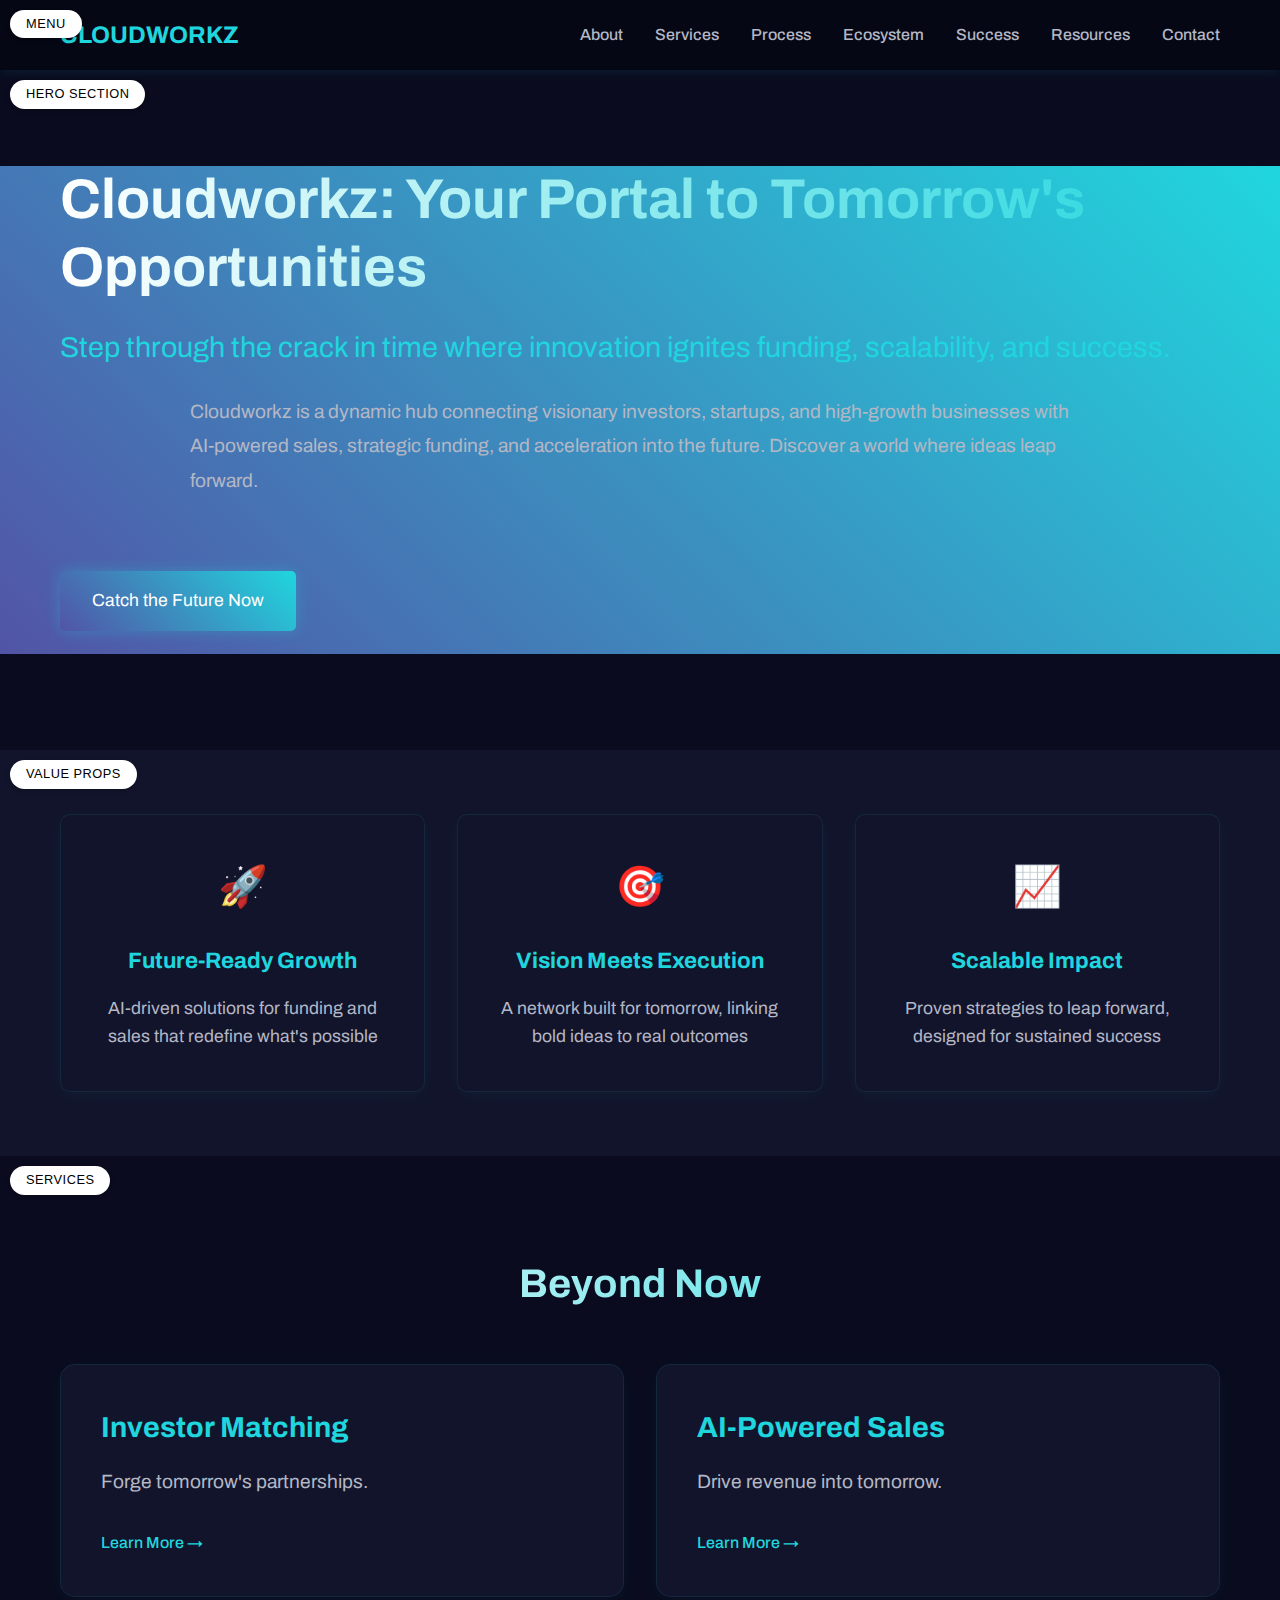
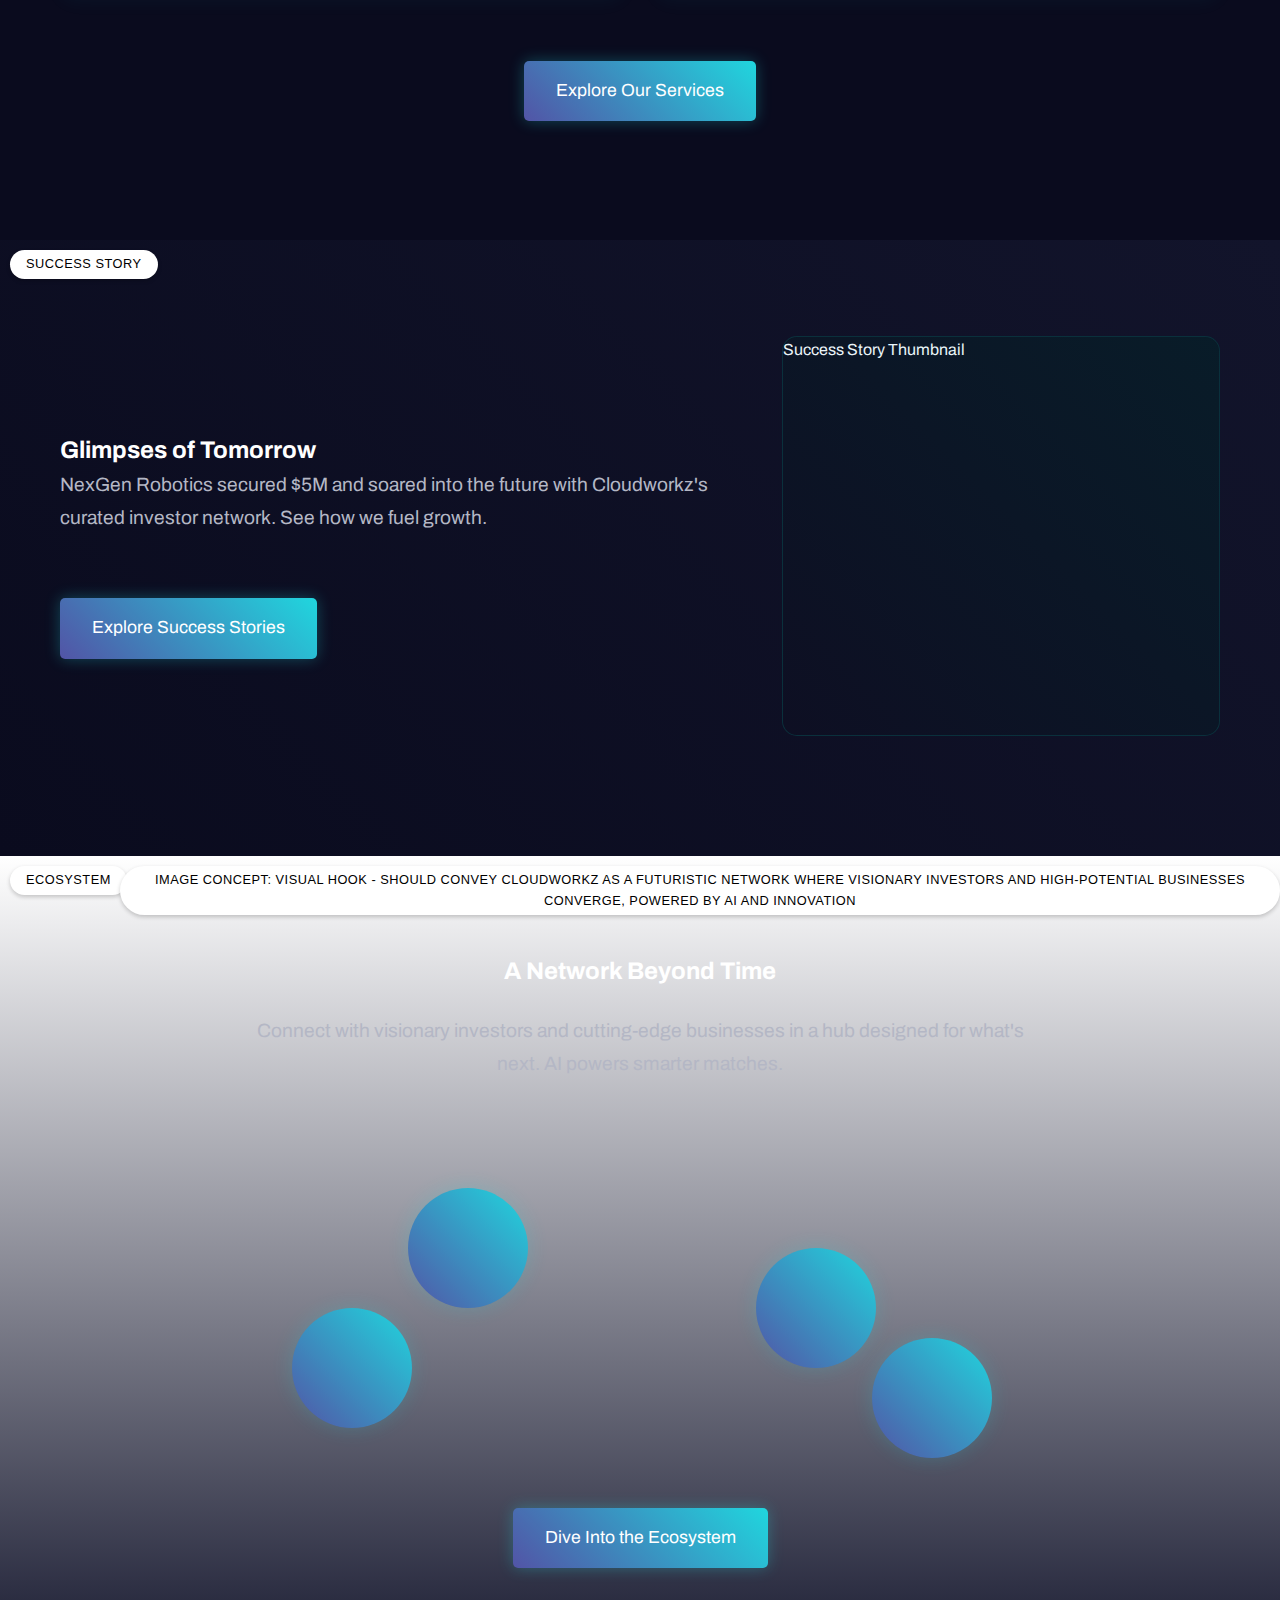
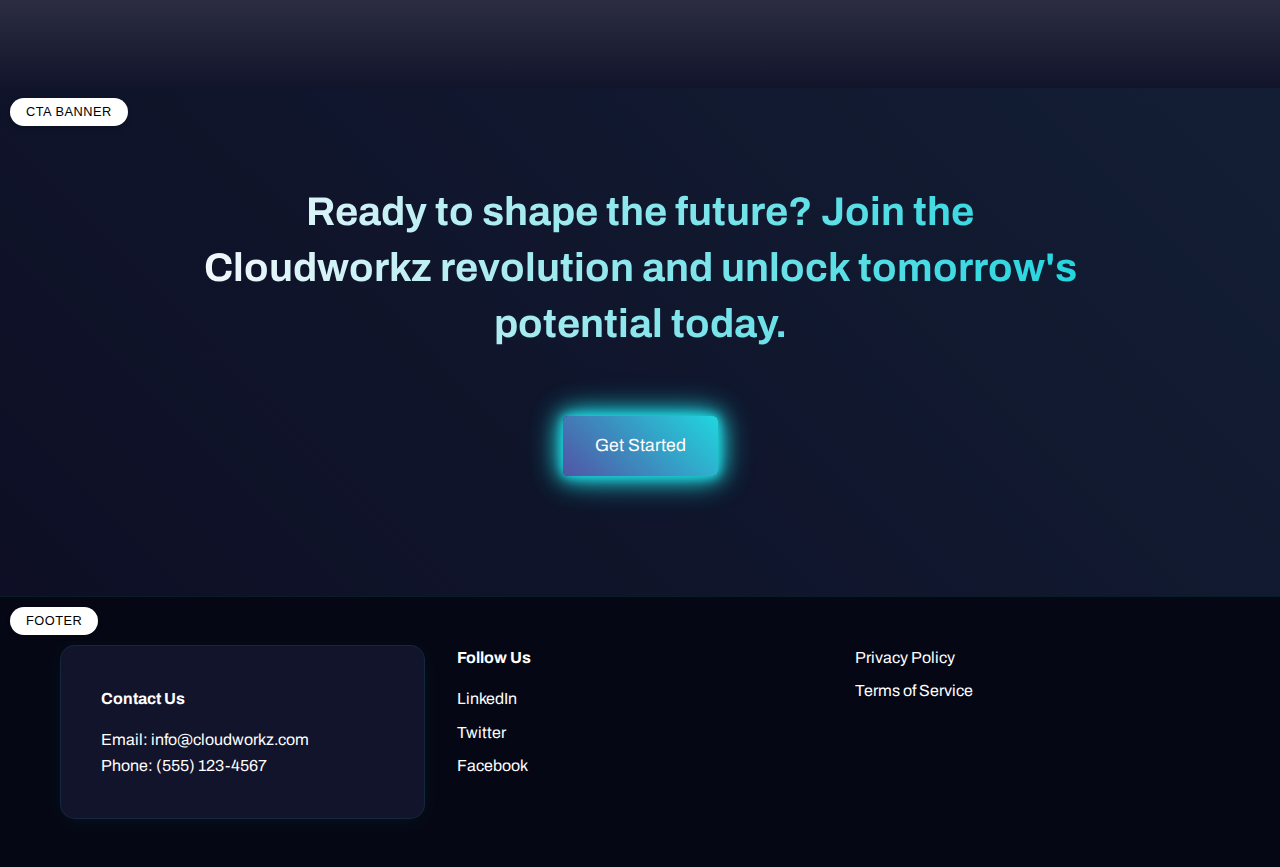
==== index.html @ 6272cc56 "Initial commit" ====
<!DOCTYPE html>
<html lang="en">
<head>
    <meta charset="UTF-8">
    <meta name="viewport" content="width=device-width, initial-scale=1.0">
    <title>Cloudworkz - Your Portal to Tomorrow's Opportunities</title>
    <link rel="stylesheet" href="styles.css">
    <link href="https://fonts.googleapis.com/css2?family=Archivo:wght@400;700&display=swap" rel="stylesheet">
</head>
<body>
    <header class="main-header">
        <div class="section-tag">Menu</div>
        <div class="container">
            <div class="logo">
                <a href="index.html">CLOUDWORKZ</a>
            </div>
            <nav>
                <ul>
                    <li><a href="about.html">About</a></li>
                    <li><a href="services.html">Services</a></li>
                    <li><a href="process.html">Process</a></li>
                    <li><a href="ecosystem.html">Ecosystem</a></li>
                    <li><a href="success.html">Success</a></li>
                    <li><a href="resources.html">Resources</a></li>
                    <li><a href="contact.html">Contact</a></li>
                </ul>
            </nav>
        </div>
    </header>

    <section class="hero">
        <div class="section-tag">Hero Section</div>
        <div class="portal-effect">
            <div class="container">
                <h1>Cloudworkz: Your Portal to Tomorrow's Opportunities</h1>
                <p class="subheadline">Step through the crack in time where innovation ignites funding, scalability, and success.</p>
                <p class="body-text">Cloudworkz is a dynamic hub connecting visionary investors, startups, and high-growth businesses with AI-powered sales, strategic funding, and acceleration into the future. Discover a world where ideas leap forward.</p>
                <a href="contact.html" class="cta-button pulse-effect">Catch the Future Now</a>
            </div>
        </div>
    </section>

    <section class="value-props">
        <div class="section-tag">Value Props</div>
        <div class="container">
            <div class="prop-tile hover-effect">
                <div class="icon-placeholder">🚀</div>
                <h3>Future-Ready Growth</h3>
                <p>AI-driven solutions for funding and sales that redefine what's possible</p>
            </div>
            <div class="prop-tile hover-effect">
                <div class="icon-placeholder">🎯</div>
                <h3>Vision Meets Execution</h3>
                <p>A network built for tomorrow, linking bold ideas to real outcomes</p>
            </div>
            <div class="prop-tile hover-effect">
                <div class="icon-placeholder">📈</div>
                <h3>Scalable Impact</h3>
                <p>Proven strategies to leap forward, designed for sustained success</p>
            </div>
        </div>
    </section>

    <section class="services-snapshot">
        <div class="section-tag">Services</div>
        <div class="container">
            <h2>Beyond Now</h2>
            <div class="services-grid">
                <div class="service-tile hover-effect">
                    <h3>Investor Matching</h3>
                    <p>Forge tomorrow's partnerships.</p>
                    <a href="investor-matching.html" class="learn-more">Learn More →</a>
                </div>
                <div class="service-tile hover-effect">
                    <h3>AI-Powered Sales</h3>
                    <p>Drive revenue into tomorrow.</p>
                    <a href="ai-sales.html" class="learn-more">Learn More →</a>
                </div>
            </div>
            <div class="services-cta">
                <a href="services.html" class="cta-button">Explore Our Services</a>
            </div>
        </div>
    </section>

    <section class="success-snapshot">
        <div class="section-tag">Success Story</div>
        <div class="container">
            <div class="snapshot-content">
                <div class="text-content">
                    <h2>Glimpses of Tomorrow</h2>
                    <p>NexGen Robotics secured $5M and soared into the future with Cloudworkz's curated investor network. See how we fuel growth.</p>
                    <a href="success.html" class="cta-button">Explore Success Stories</a>
                </div>
                <div class="snapshot-image">
                    <div class="image-placeholder">Success Story Thumbnail</div>
                </div>
            </div>
        </div>
    </section>

    <section class="ecosystem-teaser">
        <div class="section-tag">Ecosystem</div>
        <div class="section-tag" style="left: 120px;">Image Concept: Visual hook - should convey Cloudworkz as a futuristic network where visionary investors and high-potential businesses converge, powered by AI and innovation</div>
        <div class="container">
            <h2>A Network Beyond Time</h2>
            <p>Connect with visionary investors and cutting-edge businesses in a hub designed for what's next. AI powers smarter matches.</p>
            <div class="network-preview">
                <div class="node" data-position="1"></div>
                <div class="node" data-position="2"></div>
                <div class="node" data-position="3"></div>
                <div class="node" data-position="4"></div>
            </div>
            <a href="ecosystem.html" class="cta-button">Dive Into the Ecosystem</a>
        </div>
    </section>

    <section class="cta-banner">
        <div class="section-tag">CTA Banner</div>
        <div class="container">
            <h2>Ready to shape the future? Join the Cloudworkz revolution and unlock tomorrow's potential today.</h2>
            <a href="contact.html" class="cta-button neon-effect">Get Started</a>
        </div>
    </section>

    <footer>
        <div class="section-tag">Footer</div>
        <div class="container">
            <div class="footer-content">
                <div class="contact-info">
                    <h4>Contact Us</h4>
                    <p>Email: info@cloudworkz.com</p>
                    <p>Phone: (555) 123-4567</p>
                </div>
                <div class="social-links">
                    <h4>Follow Us</h4>
                    <a href="#">LinkedIn</a>
                    <a href="#">Twitter</a>
                    <a href="#">Facebook</a>
                </div>
                <div class="legal">
                    <a href="#">Privacy Policy</a>
                    <a href="#">Terms of Service</a>
                </div>
            </div>
        </div>
    </footer>
</body>
</html>
---- styles.css ----
:root {
    --primary-blue: #5254A6;
    --primary-cyan: #20D6DE;
    --neon-purple: #B829E9;
    --dark-bg: #0A0B1E;
    --darker-bg: #060714;
    --card-bg: #12142B;
    --text-primary: #FFFFFF;
    --text-secondary: #B4B7C5;
    --gradient-dark: linear-gradient(45deg, var(--dark-bg), var(--card-bg));
    --gradient-accent: linear-gradient(45deg, var(--primary-blue), var(--primary-cyan));
}

* {
    margin: 0;
    padding: 0;
    box-sizing: border-box;
}

body {
    font-family: 'Archivo', sans-serif;
    line-height: 1.6;
    color: var(--text-primary);
    background-color: var(--dark-bg);
}

.container {
    max-width: 1200px;
    margin: 0 auto;
    padding: 0 20px;
}

/* Header Styles */
.main-header {
    background-color: var(--darker-bg);
    padding: 1rem 0;
    box-shadow: 0 2px 10px rgba(32, 214, 222, 0.1);
}

.main-header .container {
    display: flex;
    justify-content: space-between;
    align-items: center;
}

.logo {
    font-size: 1.5rem;
    font-weight: bold;
    color: var(--primary-cyan);
}

nav ul {
    display: flex;
    list-style: none;
    gap: 2rem;
}

nav a {
    text-decoration: none;
    color: var(--text-secondary);
    font-weight: 500;
    transition: color 0.3s ease;
}

nav a:hover {
    color: var(--primary-cyan);
    text-shadow: 0 0 10px var(--primary-cyan);
}

/* Hero Section */
.hero {
    padding: 6rem 0;
}

.hero h1 {
    font-size: 3.5rem;
    line-height: 1.2;
    margin-bottom: 1.5rem;
    background: linear-gradient(to right, var(--text-primary), var(--primary-cyan));
    -webkit-background-clip: text;
    -webkit-text-fill-color: transparent;
}

.hero .subheadline {
    font-size: 1.8rem;
    margin-bottom: 1.5rem;
    color: var(--primary-cyan);
}

.hero .body-text {
    font-size: 1.2rem;
    max-width: 900px;
    margin: 0 auto 2.5rem;
    color: var(--text-secondary);
    line-height: 1.8;
}

.cta-button {
    display: inline-block;
    background: var(--gradient-accent);
    border: none;
    color: var(--text-primary);
    box-shadow: 0 0 15px rgba(32, 214, 222, 0.3);
    position: relative;
    z-index: 1;
    overflow: hidden;
    padding: 1rem 2rem;
    font-size: 1.1rem;
    border-radius: 5px;
    cursor: pointer;
    transition: transform 0.3s ease;
    text-decoration: none;
    margin: 1rem 0;
}

.cta-button::before {
    content: '';
    position: absolute;
    top: 0;
    left: 0;
    right: 0;
    bottom: 0;
    background: var(--gradient-accent);
    opacity: 0;
    z-index: -1;
    transition: opacity 0.3s ease;
}

.cta-button:hover::before {
    opacity: 1;
}

.cta-button:hover {
    box-shadow: 0 0 25px rgba(32, 214, 222, 0.5);
}

/* Update section spacing for buttons */
.hero .cta-button {
    margin-top: 2rem;
}

.success-snapshot .cta-button {
    margin-top: 2rem;
    margin-bottom: 0;
}

.ecosystem-teaser .cta-button {
    margin-top: 2rem;
}

.cta-banner .cta-button {
    margin-top: 2rem;
}

.contact-form .cta-button {
    margin-top: 2rem;
    width: 100%;
}

/* Update resource tile button spacing */
.resource-tile .cta-button {
    margin-top: 1rem;
    margin-bottom: 0;
}

/* Update case study button spacing */
.case-study-text .cta-button {
    margin-top: 2rem;
    margin-bottom: 0;
}

/* Value Props Section */
.value-props {
    padding: 4rem 0;
    background-color: var(--card-bg);
}

.value-props .container {
    display: grid;
    grid-template-columns: repeat(auto-fit, minmax(250px, 1fr));
    gap: 2rem;
}

.prop-tile {
    text-align: center;
    padding: 2.5rem;
    border-radius: 10px;
    background: var(--card-bg);
    border: 1px solid rgba(32, 214, 222, 0.1);
    box-shadow: 0 4px 20px rgba(32, 214, 222, 0.05);
}

.icon-placeholder {
    font-size: 2.5rem;
    margin-bottom: 1rem;
}

.prop-tile h3 {
    font-size: 1.4rem;
    margin: 1.5rem 0 1rem;
    color: var(--primary-cyan);
}

.prop-tile p {
    font-size: 1.1rem;
    line-height: 1.6;
    color: var(--text-secondary);
}

/* Footer */
footer {
    background-color: var(--darker-bg);
    border-top: 1px solid rgba(32, 214, 222, 0.1);
    color: var(--text-primary);
    padding: 3rem 0;
}

.footer-content {
    display: grid;
    grid-template-columns: repeat(auto-fit, minmax(200px, 1fr));
    gap: 2rem;
}

.footer-content h4 {
    margin-bottom: 1rem;
}

.footer-content a {
    color: var(--text-primary);
    text-decoration: none;
    display: block;
    margin-bottom: 0.5rem;
}

.footer-content a:hover {
    color: var(--primary-cyan);
}

/* Responsive Design */
@media (max-width: 768px) {
    nav ul {
        display: none;
    }
    
    .hero h1 {
        font-size: 2.5rem;
    }
    
    .hero .subheadline {
        font-size: 1.4rem;
    }
}

/* Page Heroes */
.page-hero {
    background: var(--gradient-dark);
    position: relative;
    overflow: hidden;
    color: var(--text-primary);
    padding: 3rem 0;
    text-align: center;
}

.page-hero::after {
    content: '';
    position: absolute;
    top: 0;
    left: 0;
    right: 0;
    bottom: 0;
    background: linear-gradient(45deg, 
        rgba(82, 84, 166, 0.1),
        rgba(32, 214, 222, 0.1));
    pointer-events: none;
}

/* About Page Styles */
.about-content {
    padding: 6rem 0;
    position: relative;
    background: var(--dark-bg);
}

.story-block {
    max-width: 800px;
    margin: 0 auto 6rem;
    text-align: center;
}

.story-text {
    font-size: 1.5rem;
    line-height: 1.6;
    color: var(--text-secondary);
    position: relative;
    padding: 2rem;
    background: var(--card-bg);
    border-radius: 10px;
    border: 1px solid rgba(32, 214, 222, 0.1);
    box-shadow: 0 4px 20px rgba(32, 214, 222, 0.05);
}

.vision-block {
    max-width: 800px;
    margin: 0 auto 6rem;
    text-align: center;
    padding: 3rem;
    background: var(--gradient-dark);
    border-radius: 10px;
    position: relative;
    overflow: hidden;
}

.vision-block::before {
    content: '';
    position: absolute;
    top: 0;
    left: 0;
    right: 0;
    bottom: 0;
    background: linear-gradient(45deg, 
        rgba(82, 84, 166, 0.1),
        rgba(32, 214, 222, 0.1));
    pointer-events: none;
}

.vision-block h2 {
    color: var(--primary-cyan);
    margin-bottom: 1.5rem;
    font-size: 2rem;
}

.vision-text {
    font-size: 1.3rem;
    line-height: 1.6;
    color: var(--text-primary);
}

.team-section {
    text-align: center;
    margin-top: 4rem;
}

.team-section h2 {
    margin-bottom: 3rem;
    color: var(--text-primary);
    font-size: 2rem;
}

.team-grid {
    display: grid;
    grid-template-columns: repeat(auto-fit, minmax(300px, 1fr));
    gap: 3rem;
    margin-top: 2rem;
}

.team-card {
    background: var(--card-bg);
    padding: 2rem;
    border-radius: 10px;
    border: 1px solid rgba(32, 214, 222, 0.1);
    box-shadow: 0 4px 20px rgba(32, 214, 222, 0.05);
    transition: transform 0.3s ease, box-shadow 0.3s ease;
}

.team-card:hover {
    transform: translateY(-5px);
    box-shadow: 0 8px 30px rgba(32, 214, 222, 0.15);
}

.image-placeholder {
    background: var(--darker-bg);
    height: 250px;
    border-radius: 10px;
    margin-bottom: 1.5rem;
    position: relative;
    overflow: hidden;
}

.placeholder-overlay {
    position: absolute;
    top: 0;
    left: 0;
    right: 0;
    bottom: 0;
    background: linear-gradient(45deg,
        rgba(82, 84, 166, 0.2),
        rgba(32, 214, 222, 0.2));
}

.team-card h3 {
    color: var(--text-primary);
    margin-bottom: 0.5rem;
    font-size: 1.5rem;
}

.team-card .role {
    color: var(--primary-cyan);
    font-weight: bold;
    margin-bottom: 1rem;
    font-size: 1.1rem;
}

.team-card p {
    color: var(--text-secondary);
    line-height: 1.6;
}

/* Services Page Styles */
.services-content {
    padding: 6rem 0;
    background: var(--dark-bg);
    position: relative;
}

.service-card {
    margin-bottom: 6rem;
    padding: 3rem;
    background: var(--card-bg);
    border-radius: 15px;
    border: 1px solid rgba(32, 214, 222, 0.1);
    box-shadow: 0 4px 20px rgba(32, 214, 222, 0.05);
    position: relative;
    overflow: hidden;
}

.service-card::before {
    content: '';
    position: absolute;
    top: 0;
    left: 0;
    right: 0;
    bottom: 0;
    background: linear-gradient(45deg, 
        rgba(82, 84, 166, 0.05),
        rgba(32, 214, 222, 0.05));
    pointer-events: none;
}

.service-content {
    display: grid;
    grid-template-columns: 1.2fr 0.8fr;
    gap: 4rem;
    align-items: center;
}

.service-content.reverse {
    grid-template-columns: 0.8fr 1.2fr;
    direction: rtl;
}

.service-content.reverse .service-text {
    direction: ltr;
}

.service-text h2 {
    font-size: 2.5rem;
    margin-bottom: 1.5rem;
    background: linear-gradient(to right, var(--text-primary), var(--primary-cyan));
    -webkit-background-clip: text;
    -webkit-text-fill-color: transparent;
}

.service-text p {
    font-size: 1.2rem;
    line-height: 1.8;
    color: var(--text-secondary);
    margin-bottom: 2rem;
}

.service-visual .image-placeholder {
    height: 400px;
    border-radius: 10px;
    background: var(--darker-bg);
    position: relative;
    overflow: hidden;
}

.service-visual .placeholder-overlay {
    position: absolute;
    top: 0;
    left: 0;
    right: 0;
    bottom: 0;
    background: linear-gradient(45deg,
        rgba(82, 84, 166, 0.2),
        rgba(32, 214, 222, 0.2));
}

/* Responsive adjustments */
@media (max-width: 768px) {
    .service-content,
    .service-content.reverse {
        grid-template-columns: 1fr;
        gap: 2rem;
        direction: ltr;
    }

    .service-card {
        padding: 2rem;
        margin-bottom: 3rem;
    }

    .service-text h2 {
        font-size: 2rem;
    }

    .service-visual .image-placeholder {
        height: 250px;
    }
}

/* Update the logo styles */
.logo a {
    text-decoration: none;
    color: var(--primary-cyan);
    font-size: 1.5rem;
    font-weight: bold;
}

.logo a:hover {
    color: var(--primary-cyan);
}

/* Portal Effect */
.portal-effect {
    position: relative;
    overflow: hidden;
    background: linear-gradient(45deg, var(--primary-blue), var(--primary-cyan));
}

.portal-effect::before {
    content: '';
    position: absolute;
    top: 50%;
    left: 50%;
    width: 0;
    height: 0;
    background: rgba(255, 255, 255, 0.1);
    border-radius: 50%;
    transform: translate(-50%, -50%);
    animation: portalOpen 1.5s ease-out forwards;
}

@keyframes portalOpen {
    0% {
        width: 0;
        height: 0;
        opacity: 0;
    }
    100% {
        width: 200%;
        height: 200%;
        opacity: 1;
    }
}

/* Hover Effects for Value Prop Tiles */
.prop-tile.hover-effect {
    transition: all 0.3s cubic-bezier(0.4, 0, 0.2, 1);
}

.prop-tile.hover-effect:hover {
    box-shadow: 0 8px 30px rgba(32, 214, 222, 0.15);
    border: 1px solid rgba(32, 214, 222, 0.3);
}

/* Success Snapshot Section */
.success-snapshot {
    background: var(--gradient-dark);
    padding: 6rem 0;
    position: relative;
}

.snapshot-content {
    display: grid;
    grid-template-columns: 1.2fr 0.8fr;
    gap: 4rem;
    align-items: center;
}

.snapshot-image .image-placeholder {
    height: 400px;
    border-radius: 15px;
    border: 1px solid rgba(32, 214, 222, 0.2);
    position: relative;
    overflow: hidden;
}

.snapshot-image .image-placeholder::after {
    content: '';
    position: absolute;
    top: 0;
    left: 0;
    right: 0;
    bottom: 0;
    background: linear-gradient(45deg, 
        rgba(82, 84, 166, 0.1),
        rgba(32, 214, 222, 0.1));
}

.success-snapshot p {
    font-size: 1.2rem;
    line-height: 1.7;
    margin-bottom: 2rem;
    color: var(--text-secondary);
}

/* Ecosystem Teaser */
.ecosystem-teaser {
    padding: 6rem 0;
    text-align: center;
    background: linear-gradient(180deg, var(--text-primary) 0%, var(--card-bg) 100%);
}

.network-preview {
    position: relative;
    height: 300px;
    margin: 3rem 0;
}

.node {
    position: absolute;
    width: 20px;
    height: 20px;
    background: var(--primary-cyan);
    border-radius: 50%;
    animation: pulse 2s infinite;
    box-shadow: 0 0 20px var(--primary-cyan);
}

.node::before {
    content: '';
    position: absolute;
    top: 50%;
    left: 50%;
    width: 100%;
    height: 100%;
    background: inherit;
    border-radius: inherit;
    transform: translate(-50%, -50%);
    animation: nodePulse 2s infinite;
    box-shadow: 0 0 30px var(--primary-cyan);
}

/* Node positions */
.node[data-position="1"] { top: 20%; left: 30%; }
.node[data-position="2"] { top: 40%; left: 60%; }
.node[data-position="3"] { top: 60%; left: 20%; }
.node[data-position="4"] { top: 70%; left: 70%; }

@keyframes nodePulse {
    0% {
        transform: translate(-50%, -50%) scale(1);
        opacity: 0.8;
    }
    50% {
        transform: translate(-50%, -50%) scale(1.5);
        opacity: 0;
    }
    100% {
        transform: translate(-50%, -50%) scale(1);
        opacity: 0.8;
    }
}

.ecosystem-teaser p {
    font-size: 1.2rem;
    line-height: 1.7;
    max-width: 800px;
    margin: 1.5rem auto 3rem;
    color: var(--text-secondary);
}

/* CTA Banner */
.cta-banner {
    background: var(--gradient-dark);
    padding: 6rem 0;
    text-align: center;
    position: relative;
    overflow: hidden;
}

.cta-banner h2 {
    font-size: 2.5rem;
    line-height: 1.4;
    max-width: 900px;
    margin: 0 auto 2rem;
    background: linear-gradient(to right, var(--text-primary), var(--primary-cyan));
    -webkit-background-clip: text;
    -webkit-text-fill-color: transparent;
}

.cta-banner::before {
    content: '';
    position: absolute;
    top: 0;
    left: 0;
    right: 0;
    bottom: 0;
    background: linear-gradient(45deg, 
        rgba(82, 84, 166, 0.05),
        rgba(32, 214, 222, 0.05));
    pointer-events: none;
}

/* Neon Effect */
.neon-effect {
    box-shadow: 0 0 10px var(--primary-cyan),
                0 0 20px var(--primary-cyan),
                0 0 30px var(--primary-cyan),
                0 0 40px rgba(32, 214, 222, 0.3);
    animation: neonPulse 1.5s infinite;
}

@keyframes neonPulse {
    0% {
        box-shadow: 0 0 10px var(--primary-cyan),
                    0 0 20px var(--primary-cyan),
                    0 0 30px var(--primary-cyan);
    }
    50% {
        box-shadow: 0 0 15px var(--primary-cyan),
                    0 0 25px var(--primary-cyan),
                    0 0 35px var(--primary-cyan);
    }
    100% {
        box-shadow: 0 0 10px var(--primary-cyan),
                    0 0 20px var(--primary-cyan),
                    0 0 30px var(--primary-cyan);
    }
}

/* Responsive adjustments */
@media (max-width: 768px) {
    .snapshot-content {
        grid-template-columns: 1fr;
    }

    .network-preview {
        height: 200px;
    }

    .node {
        transform: scale(0.8);
    }

    .cta-banner h2 {
        font-size: 2rem;
    }
}

/* Success Stories Page Styles */
.success-stories {
    padding: 6rem 0;
    background: var(--dark-bg);
    position: relative;
}

.case-study {
    margin-bottom: 6rem;
}

.case-study:last-child {
    margin-bottom: 0;
}

.case-study-content {
    display: grid;
    grid-template-columns: 1fr 1fr;
    gap: 4rem;
    align-items: center;
}

.case-study.reverse .case-study-content {
    direction: rtl;
}

.case-study.reverse .case-study-text {
    direction: ltr;
}

.case-study-visual .image-placeholder {
    height: 400px;
    border-radius: 10px;
    background: var(--darker-bg);
    position: relative;
    overflow: hidden;
}

.case-study-visual .placeholder-overlay {
    position: absolute;
    top: 0;
    left: 0;
    right: 0;
    bottom: 0;
    background: linear-gradient(45deg,
        rgba(82, 84, 166, 0.2),
        rgba(32, 214, 222, 0.2));
}

.case-study-text {
    padding: 2rem;
}

.case-study-text h2 {
    font-size: 2.5rem;
    margin-bottom: 1.5rem;
    background: linear-gradient(to right, var(--text-primary), var(--primary-cyan));
    -webkit-background-clip: text;
    -webkit-text-fill-color: transparent;
}

.case-study-text p {
    font-size: 1.2rem;
    line-height: 1.8;
    color: var(--text-secondary);
    margin-bottom: 2rem;
}

.metrics {
    display: flex;
    gap: 3rem;
    margin-top: 2rem;
}

.metric {
    text-align: center;
}

.metric-value {
    display: block;
    font-size: 3rem;
    font-weight: bold;
    color: var(--primary-cyan);
    margin-bottom: 0.5rem;
}

.metric-label {
    font-size: 1rem;
    color: var(--text-secondary);
    text-transform: uppercase;
    letter-spacing: 1px;
}

.success-cta {
    padding: 6rem 0;
    background: var(--gradient-dark);
    text-align: center;
    position: relative;
    overflow: hidden;
}

.success-cta::before {
    content: '';
    position: absolute;
    top: 0;
    left: 0;
    right: 0;
    bottom: 0;
    background: linear-gradient(45deg, 
        rgba(82, 84, 166, 0.1),
        rgba(32, 214, 222, 0.1));
    pointer-events: none;
}

.success-cta h2 {
    font-size: 2.5rem;
    margin-bottom: 2rem;
    background: linear-gradient(to right, var(--text-primary), var(--primary-cyan));
    -webkit-background-clip: text;
    -webkit-text-fill-color: transparent;
}

/* Responsive adjustments */
@media (max-width: 768px) {
    .case-study-content,
    .case-study.reverse .case-study-content {
        grid-template-columns: 1fr;
        gap: 2rem;
        direction: ltr;
    }

    .case-study {
        margin-bottom: 4rem;
    }

    .case-study-visual .image-placeholder {
        height: 250px;
    }

    .case-study-text {
        padding: 1rem;
    }

    .case-study-text h2 {
        font-size: 2rem;
    }

    .metrics {
        gap: 2rem;
    }

    .metric-value {
        font-size: 2.5rem;
    }

    .success-cta h2 {
        font-size: 2rem;
    }
}

/* Resources Page Styles */
.resources-grid {
    padding: 6rem 0;
    background: var(--dark-bg);
    position: relative;
}

.resources-grid .container {
    display: grid;
    grid-template-columns: repeat(auto-fit, minmax(400px, 1fr));
    gap: 3rem;
}

.resource-tile {
    background: var(--card-bg);
    border-radius: 15px;
    border: 1px solid rgba(32, 214, 222, 0.1);
    box-shadow: 0 4px 20px rgba(32, 214, 222, 0.05);
    overflow: hidden;
    transition: transform 0.3s ease, box-shadow 0.3s ease;
}

.resource-tile:hover {
    transform: translateY(-5px);
    box-shadow: 0 8px 30px rgba(32, 214, 222, 0.15);
}

.resource-visual .image-placeholder {
    height: 250px;
    background: var(--darker-bg);
    position: relative;
    overflow: hidden;
}

.resource-visual .placeholder-overlay {
    position: absolute;
    top: 0;
    left: 0;
    right: 0;
    bottom: 0;
    background: linear-gradient(45deg,
        rgba(82, 84, 166, 0.2),
        rgba(32, 214, 222, 0.2));
}

.resource-content {
    padding: 2rem;
}

.resource-content h2 {
    font-size: 1.8rem;
    margin-bottom: 1rem;
    background: linear-gradient(to right, var(--text-primary), var(--primary-cyan));
    -webkit-background-clip: text;
    -webkit-text-fill-color: transparent;
}

.resource-content p {
    font-size: 1.1rem;
    line-height: 1.6;
    color: var(--text-secondary);
    margin-bottom: 2rem;
}

/* Responsive adjustments */
@media (max-width: 768px) {
    .resources-grid .container {
        grid-template-columns: 1fr;
        gap: 2rem;
        padding: 0 1rem;
    }

    .resource-visual .image-placeholder {
        height: 200px;
    }

    .resource-content {
        padding: 1.5rem;
    }

    .resource-content h2 {
        font-size: 1.5rem;
    }
}

/* Contact Page Styles */
.contact-content {
    padding: 6rem 0;
    background: var(--dark-bg);
    position: relative;
}

.contact-grid {
    display: grid;
    grid-template-columns: 1fr 2fr;
    gap: 4rem;
    align-items: start;
}

.contact-info {
    background: var(--card-bg);
    padding: 2.5rem;
    border-radius: 15px;
    border: 1px solid rgba(32, 214, 222, 0.1);
    box-shadow: 0 4px 20px rgba(32, 214, 222, 0.05);
}

.intro-text {
    font-size: 1.2rem;
    line-height: 1.8;
    color: var(--text-secondary);
    margin-bottom: 2rem;
}

.info-item {
    display: flex;
    align-items: center;
    gap: 1rem;
    margin-bottom: 1.5rem;
}

.info-item:last-child {
    margin-bottom: 0;
}

.info-item .icon {
    font-size: 1.5rem;
}

.info-item a {
    color: var(--primary-cyan);
    text-decoration: none;
    transition: color 0.3s ease;
}

.info-item a:hover {
    color: var(--text-primary);
    text-shadow: 0 0 10px var(--primary-cyan);
}

.contact-form-wrapper {
    background: var(--card-bg);
    padding: 3rem;
    border-radius: 15px;
    border: 1px solid rgba(32, 214, 222, 0.1);
    box-shadow: 0 4px 20px rgba(32, 214, 222, 0.05);
}

.form-group {
    margin-bottom: 2rem;
    position: relative;
}

.form-group label {
    display: block;
    margin-bottom: 0.5rem;
    color: var(--text-secondary);
    font-size: 0.9rem;
    text-transform: uppercase;
    letter-spacing: 1px;
}

.form-group input,
.form-group select,
.form-group textarea {
    width: 100%;
    padding: 1rem;
    background: var(--darker-bg);
    border: 1px solid rgba(32, 214, 222, 0.2);
    border-radius: 5px;
    color: var(--text-primary);
    font-family: inherit;
    font-size: 1rem;
    transition: all 0.3s ease;
}

.form-group input:focus,
.form-group select:focus,
.form-group textarea:focus {
    outline: none;
    border-color: var(--primary-cyan);
    box-shadow: 0 0 15px rgba(32, 214, 222, 0.1);
}

.input-focus-effect {
    position: absolute;
    bottom: 0;
    left: 0;
    width: 0;
    height: 2px;
    background: var(--primary-cyan);
    transition: width 0.3s ease;
}

.form-group input:focus ~ .input-focus-effect,
.form-group select:focus ~ .input-focus-effect,
.form-group textarea:focus ~ .input-focus-effect {
    width: 100%;
}

/* Responsive adjustments */
@media (max-width: 768px) {
    .contact-grid {
        grid-template-columns: 1fr;
        gap: 2rem;
    }

    .contact-form-wrapper {
        padding: 1.5rem;
    }

    .form-group {
        margin-bottom: 1.5rem;
    }

    .info-item {
        margin-bottom: 1rem;
    }
}

/* Section tags styling */
.section-tag {
    position: absolute;
    top: 10px;
    left: 10px;
    background: white;
    color: black;
    padding: 4px 16px;
    border-radius: 50px;  /* Makes it pill-shaped */
    font-size: 0.8rem;
    font-weight: 500;
    font-family: Calibri, sans-serif;
    z-index: 100;
    text-transform: uppercase;
    letter-spacing: 0.5px;
    box-shadow: 0 2px 4px rgba(0, 0, 0, 0.2);
}

/* Update section positioning for tags */
.main-header,
.hero,
.value-props,
.success-snapshot,
.ecosystem-teaser,
.cta-banner,
footer {
    position: relative;
}

/* Process Page Styles */
.process-timeline {
    padding: 6rem 0;
    background: var(--dark-bg);
    position: relative;
}

.timeline-wrapper {
    position: relative;
    padding: 2rem 0;
}

.timeline-wrapper::before {
    content: '';
    position: absolute;
    top: 0;
    bottom: 0;
    left: 50%;
    width: 2px;
    background: linear-gradient(
        to bottom,
        transparent,
        var(--primary-cyan),
        var(--primary-cyan),
        transparent
    );
    transform: translateX(-50%);
}

.timeline-step {
    display: grid;
    grid-template-columns: 1fr 80px 1fr;
    gap: 2rem;
    margin-bottom: 6rem;
    position: relative;
    align-items: center;
}

.timeline-step:last-child {
    margin-bottom: 0;
}

.step-number {
    width: 80px;
    height: 80px;
    background: var(--gradient-accent);
    border-radius: 50%;
    display: flex;
    align-items: center;
    justify-content: center;
    font-size: 2rem;
    font-weight: bold;
    color: var(--text-primary);
    box-shadow: 0 0 20px rgba(32, 214, 222, 0.3);
    position: relative;
    z-index: 2;
}

.step-content {
    background: var(--card-bg);
    padding: 2.5rem;
    border-radius: 10px;
    border: 1px solid rgba(32, 214, 222, 0.1);
    box-shadow: 0 4px 20px rgba(32, 214, 222, 0.05);
}

.step-content h2 {
    color: var(--primary-cyan);
    margin-bottom: 1rem;
    font-size: 1.8rem;
}

.step-content p {
    color: var(--text-secondary);
    font-size: 1.1rem;
    line-height: 1.7;
}

.timeline-step:nth-child(odd) .step-content {
    grid-column: 1;
    text-align: right;
}

.timeline-step:nth-child(even) .step-content {
    grid-column: 3;
    text-align: left;
}

.timeline-step:nth-child(odd) .step-number {
    grid-column: 2;
}

.timeline-step:nth-child(even) .step-number {
    grid-column: 2;
}

.portal-graphic {
    position: absolute;
    width: 200px;
    height: 200px;
    top: 50%;
    left: 50%;
    transform: translate(-50%, -50%);
    pointer-events: none;
}

.portal-ring {
    position: absolute;
    top: 0;
    left: 0;
    right: 0;
    bottom: 0;
    border: 2px solid var(--primary-cyan);
    border-radius: 50%;
    animation: portalPulse 2s infinite;
    opacity: 0;
}

@keyframes portalPulse {
    0% {
        transform: scale(0.5);
        opacity: 0.8;
    }
    100% {
        transform: scale(1.5);
        opacity: 0;
    }
}

/* Responsive adjustments */
@media (max-width: 768px) {
    .timeline-wrapper::before {
        left: 40px;
    }

    .timeline-step {
        grid-template-columns: 80px 1fr;
        gap: 1.5rem;
    }

    .timeline-step:nth-child(odd) .step-content,
    .timeline-step:nth-child(even) .step-content {
        grid-column: 2;
        text-align: left;
    }

    .timeline-step:nth-child(odd) .step-number,
    .timeline-step:nth-child(even) .step-number {
        grid-column: 1;
    }

    .step-number {
        width: 60px;
        height: 60px;
        font-size: 1.5rem;
    }

    .step-content {
        padding: 1.5rem;
    }

    .portal-graphic {
        display: none;
    }
}

/* Ecosystem Page Styles */
.ecosystem-content {
    padding: 6rem 0;
    background: var(--dark-bg);
    position: relative;
    overflow: hidden;
}

.ecosystem-description {
    max-width: 800px;
    margin: 0 auto 4rem;
    text-align: center;
}

.ecosystem-description p {
    font-size: 1.3rem;
    line-height: 1.8;
    color: var(--text-secondary);
}

.network-visualization {
    position: relative;
    height: 600px;
    background: var(--darker-bg);
    border-radius: 15px;
    border: 1px solid rgba(32, 214, 222, 0.1);
    box-shadow: 0 4px 20px rgba(32, 214, 222, 0.05);
    overflow: hidden;
}

.network-map {
    position: relative;
    width: 100%;
    height: 100%;
}

.node {
    position: absolute;
    width: 120px;
    height: 120px;
    border-radius: 50%;
    background: var(--gradient-accent);
    display: flex;
    align-items: center;
    justify-content: center;
    cursor: pointer;
    transition: all 0.3s ease;
    box-shadow: 0 0 20px rgba(32, 214, 222, 0.2);
}

.node::before {
    content: '';
    position: absolute;
    top: -10px;
    left: -10px;
    right: -10px;
    bottom: -10px;
    border: 2px solid var(--primary-cyan);
    border-radius: 50%;
    opacity: 0;
    transition: all 0.3s ease;
}

.node:hover::before {
    opacity: 1;
    animation: pulseRing 2s infinite;
}

.node-label {
    color: var(--text-primary);
    font-weight: bold;
    font-size: 1rem;
    text-align: center;
}

.investor-node {
    top: 30%;
    left: 20%;
}

.startup-node {
    top: 50%;
    right: 20%;
}

.growth-node {
    bottom: 30%;
    left: 30%;
}

.ai-node {
    top: 40%;
    right: 35%;
}

.connection-lines {
    position: absolute;
    top: 0;
    left: 0;
    width: 100%;
    height: 100%;
    pointer-events: none;
}

.connection-lines::before {
    content: '';
    position: absolute;
    top: 0;
    left: 0;
    width: 100%;
    height: 100%;
    background-image: 
        linear-gradient(45deg, rgba(32, 214, 222, 0.1) 1px, transparent 1px),
        linear-gradient(-45deg, rgba(32, 214, 222, 0.1) 1px, transparent 1px);
    background-size: 50px 50px;
    animation: gridMove 20s linear infinite;
}

@keyframes pulseRing {
    0% {
        transform: scale(1);
        opacity: 0.8;
    }
    100% {
        transform: scale(1.5);
        opacity: 0;
    }
}

@keyframes gridMove {
    0% {
        background-position: 0 0;
    }
    100% {
        background-position: 50px 50px;
    }
}

/* Responsive adjustments */
@media (max-width: 768px) {
    .ecosystem-description p {
        font-size: 1.1rem;
        padding: 0 1.5rem;
    }

    .network-visualization {
        height: 400px;
    }

    .node {
        width: 80px;
        height: 80px;
    }

    .node-label {
        font-size: 0.8rem;
    }
}

/* Service Detail Page Styles */
.service-detail {
    padding: 6rem 0;
    background: var(--dark-bg);
    position: relative;
}

.service-overview {
    max-width: 900px;
    margin: 0 auto 4rem;
}

.service-description {
    margin-bottom: 4rem;
}

.service-description p {
    font-size: 1.3rem;
    line-height: 1.8;
    color: var(--text-secondary);
}

.service-features {
    display: grid;
    grid-template-columns: repeat(auto-fit, minmax(300px, 1fr));
    gap: 2rem;
}

.feature-card {
    background: var(--card-bg);
    padding: 2rem;
    border-radius: 15px;
    border: 1px solid rgba(32, 214, 222, 0.1);
    box-shadow: 0 4px 20px rgba(32, 214, 222, 0.05);
}

.feature-card h3 {
    color: var(--primary-cyan);
    margin-bottom: 1rem;
    font-size: 1.5rem;
}

.feature-card p {
    color: var(--text-secondary);
    font-size: 1.1rem;
    line-height: 1.6;
}

.network-visual {
    margin-bottom: 4rem;
    height: 400px;
    background: var(--darker-bg);
    border-radius: 15px;
    border: 1px solid rgba(32, 214, 222, 0.1);
    box-shadow: 0 4px 20px rgba(32, 214, 222, 0.05);
    overflow: hidden;
    position: relative;
}

.connection-map {
    position: relative;
    width: 100%;
    height: 100%;
    display: flex;
    justify-content: space-between;
    align-items: center;
    padding: 2rem;
}

.node-group {
    flex: 1;
    display: flex;
    justify-content: center;
}

.connection-lines {
    position: absolute;
    top: 0;
    left: 0;
    right: 0;
    bottom: 0;
    background-image: 
        linear-gradient(45deg, rgba(32, 214, 222, 0.1) 1px, transparent 1px),
        linear-gradient(-45deg, rgba(32, 214, 222, 0.1) 1px, transparent 1px);
    background-size: 30px 30px;
    animation: gridMove 20s linear infinite;
    pointer-events: none;
}

.service-cta {
    text-align: center;
    margin-top: 4rem;
}

/* Responsive adjustments */
@media (max-width: 768px) {
    .service-description p {
        font-size: 1.1rem;
        padding: 0 1.5rem;
    }

    .feature-card {
        padding: 1.5rem;
    }

    .network-visual {
        height: 300px;
        margin: 2rem 1rem;
    }

    .connection-map {
        padding: 1rem;
    }
}

/* Dashboard Visual Styles */
.dashboard-visual {
    margin-bottom: 4rem;
    background: var(--darker-bg);
    border-radius: 15px;
    border: 1px solid rgba(32, 214, 222, 0.1);
    box-shadow: 0 4px 20px rgba(32, 214, 222, 0.05);
    overflow: hidden;
}

.dashboard-mockup {
    padding: 2rem;
}

.dashboard-header {
    display: grid;
    grid-template-columns: repeat(3, 1fr);
    gap: 2rem;
    margin-bottom: 2rem;
}

.metric-card {
    background: var(--card-bg);
    padding: 1.5rem;
    border-radius: 10px;
    text-align: center;
    border: 1px solid rgba(32, 214, 222, 0.1);
}

.metric-value {
    display: block;
    font-size: 2.5rem;
    font-weight: bold;
    color: var(--primary-cyan);
    margin-bottom: 0.5rem;
}

.metric-label {
    font-size: 0.9rem;
    color: var(--text-secondary);
    text-transform: uppercase;
    letter-spacing: 1px;
}

.dashboard-chart {
    height: 300px;
    position: relative;
    background: var(--card-bg);
    border-radius: 10px;
    padding: 1.5rem;
    border: 1px solid rgba(32, 214, 222, 0.1);
    overflow: hidden;
}

.chart-grid {
    position: absolute;
    top: 0;
    left: 0;
    right: 0;
    bottom: 0;
    background-image: 
        linear-gradient(rgba(32, 214, 222, 0.1) 1px, transparent 1px),
        linear-gradient(90deg, rgba(32, 214, 222, 0.1) 1px, transparent 1px);
    background-size: 50px 50px;
}

.chart-line {
    position: absolute;
    bottom: 50px;
    left: 0;
    width: 100%;
    height: 2px;
    background: linear-gradient(90deg, 
        transparent,
        var(--primary-cyan),
        var(--primary-cyan),
        transparent
    );
    animation: chartPulse 2s infinite;
}

@keyframes chartPulse {
    0% {
        opacity: 0.3;
        transform: scaleY(1);
    }
    50% {
        opacity: 1;
        transform: scaleY(1.5);
    }
    100% {
        opacity: 0.3;
        transform: scaleY(1);
    }
}

/* Responsive adjustments for dashboard */
@media (max-width: 768px) {
    .dashboard-mockup {
        padding: 1rem;
    }

    .dashboard-header {
        grid-template-columns: 1fr;
        gap: 1rem;
    }

    .metric-card {
        padding: 1rem;
    }

    .metric-value {
        font-size: 2rem;
    }

    .dashboard-chart {
        height: 200px;
    }
}

/* Services Snapshot Styles */
.services-snapshot {
    padding: 6rem 0;
    background: var(--dark-bg);
    position: relative;
}

.services-snapshot h2 {
    text-align: center;
    font-size: 2.5rem;
    margin-bottom: 3rem;
    background: linear-gradient(to right, var(--text-primary), var(--primary-cyan));
    -webkit-background-clip: text;
    -webkit-text-fill-color: transparent;
}

.services-grid {
    display: grid;
    grid-template-columns: repeat(2, 1fr);
    gap: 2rem;
    margin-bottom: 3rem;
}

.service-tile {
    background: var(--card-bg);
    padding: 2.5rem;
    border-radius: 15px;
    border: 1px solid rgba(32, 214, 222, 0.1);
    box-shadow: 0 4px 20px rgba(32, 214, 222, 0.05);
    transition: transform 0.3s ease, box-shadow 0.3s ease;
}

.service-tile:hover {
    transform: translateY(-5px);
    box-shadow: 0 8px 30px rgba(32, 214, 222, 0.15);
}

.service-tile h3 {
    font-size: 1.8rem;
    margin-bottom: 1rem;
    color: var(--primary-cyan);
}

.service-tile p {
    font-size: 1.2rem;
    color: var(--text-secondary);
    margin-bottom: 2rem;
}

.learn-more {
    color: var(--primary-cyan);
    text-decoration: none;
    font-weight: 500;
    transition: color 0.3s ease;
}

.learn-more:hover {
    color: var(--text-primary);
    text-shadow: 0 0 10px var(--primary-cyan);
}

.services-cta {
    text-align: center;
}

/* Responsive adjustments */
@media (max-width: 768px) {
    .services-grid {
        grid-template-columns: 1fr;
    }

    .service-tile {
        padding: 2rem;
    }

    .service-tile h3 {
        font-size: 1.5rem;
    }
}
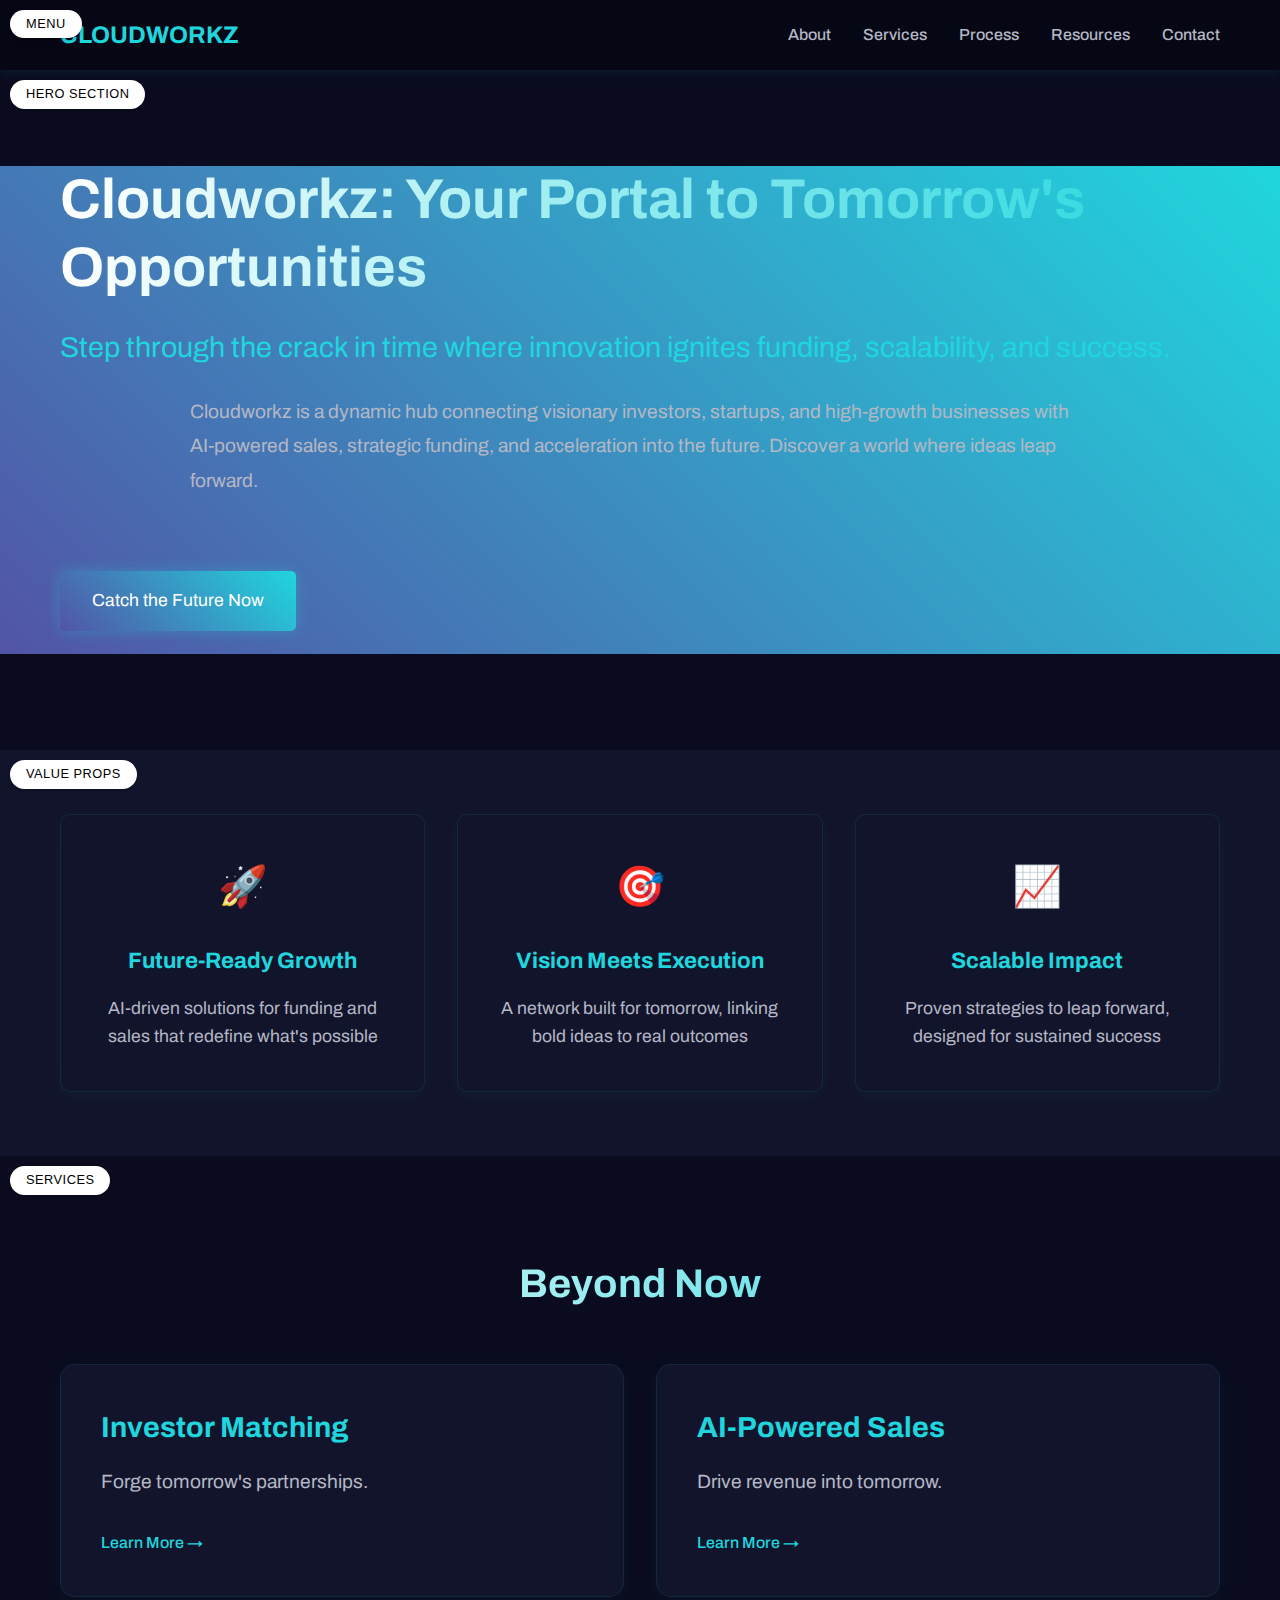
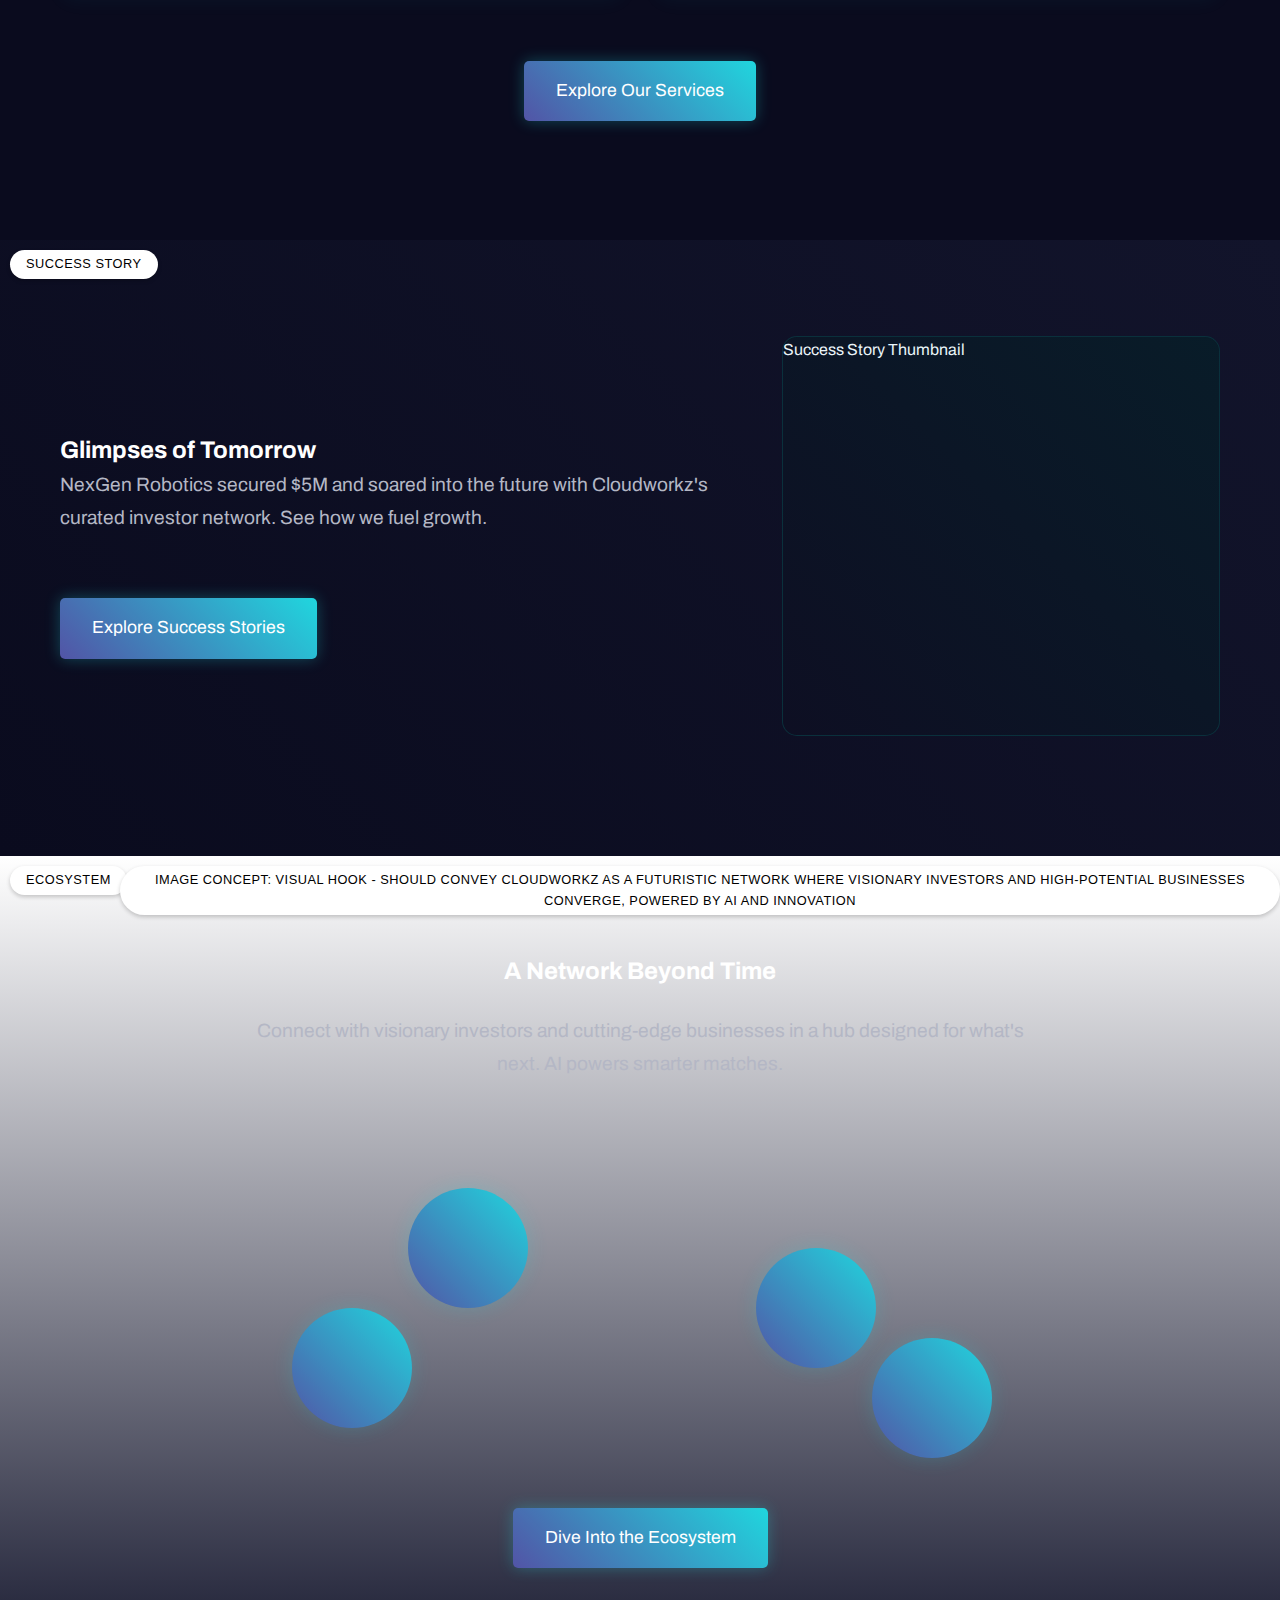
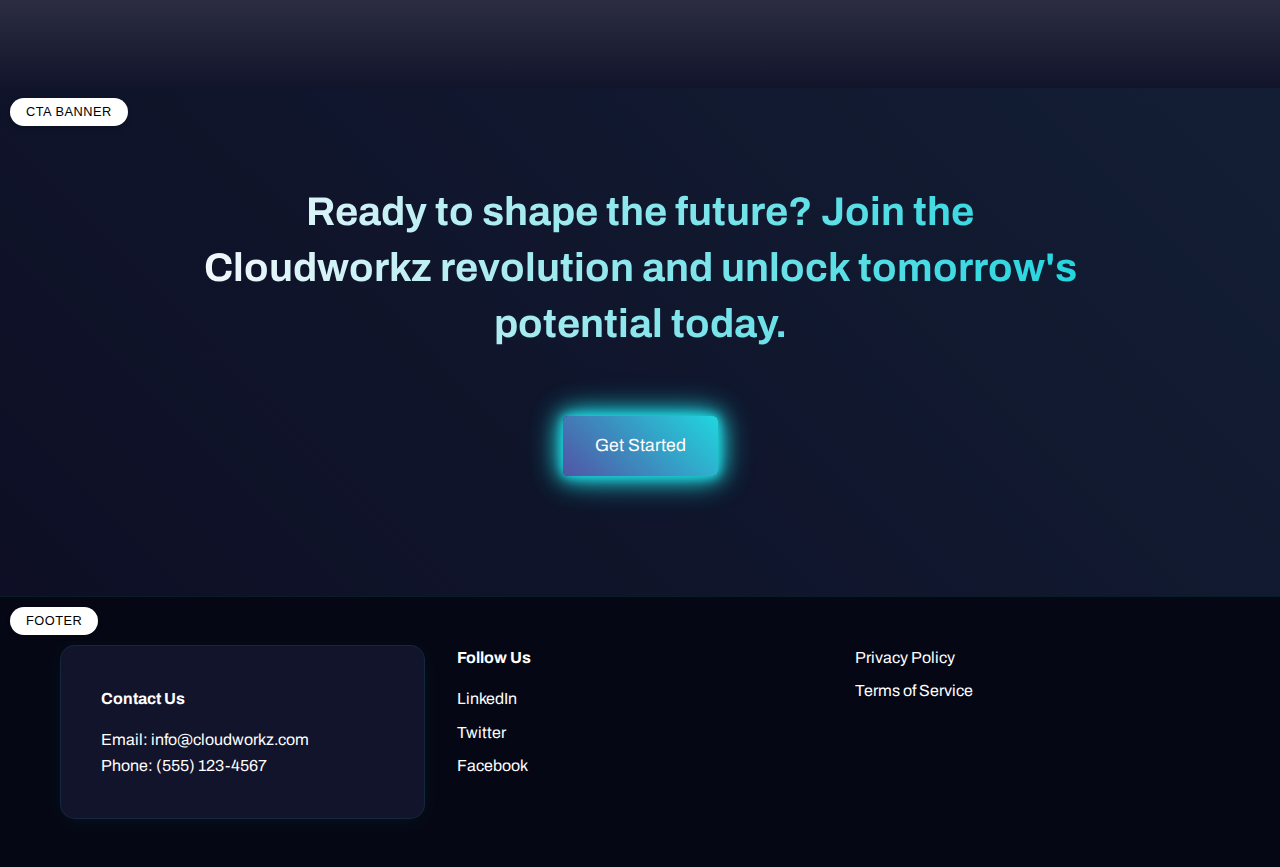
==== commit 0e7946ab: "Removed ecosystem and success menus" ====
--- a/index.html
+++ b/index.html
@@ -19,8 +19,6 @@
                     <li><a href="about.html">About</a></li>
                     <li><a href="services.html">Services</a></li>
                     <li><a href="process.html">Process</a></li>
-                    <li><a href="ecosystem.html">Ecosystem</a></li>
-                    <li><a href="success.html">Success</a></li>
                     <li><a href="resources.html">Resources</a></li>
                     <li><a href="contact.html">Contact</a></li>
                 </ul>
